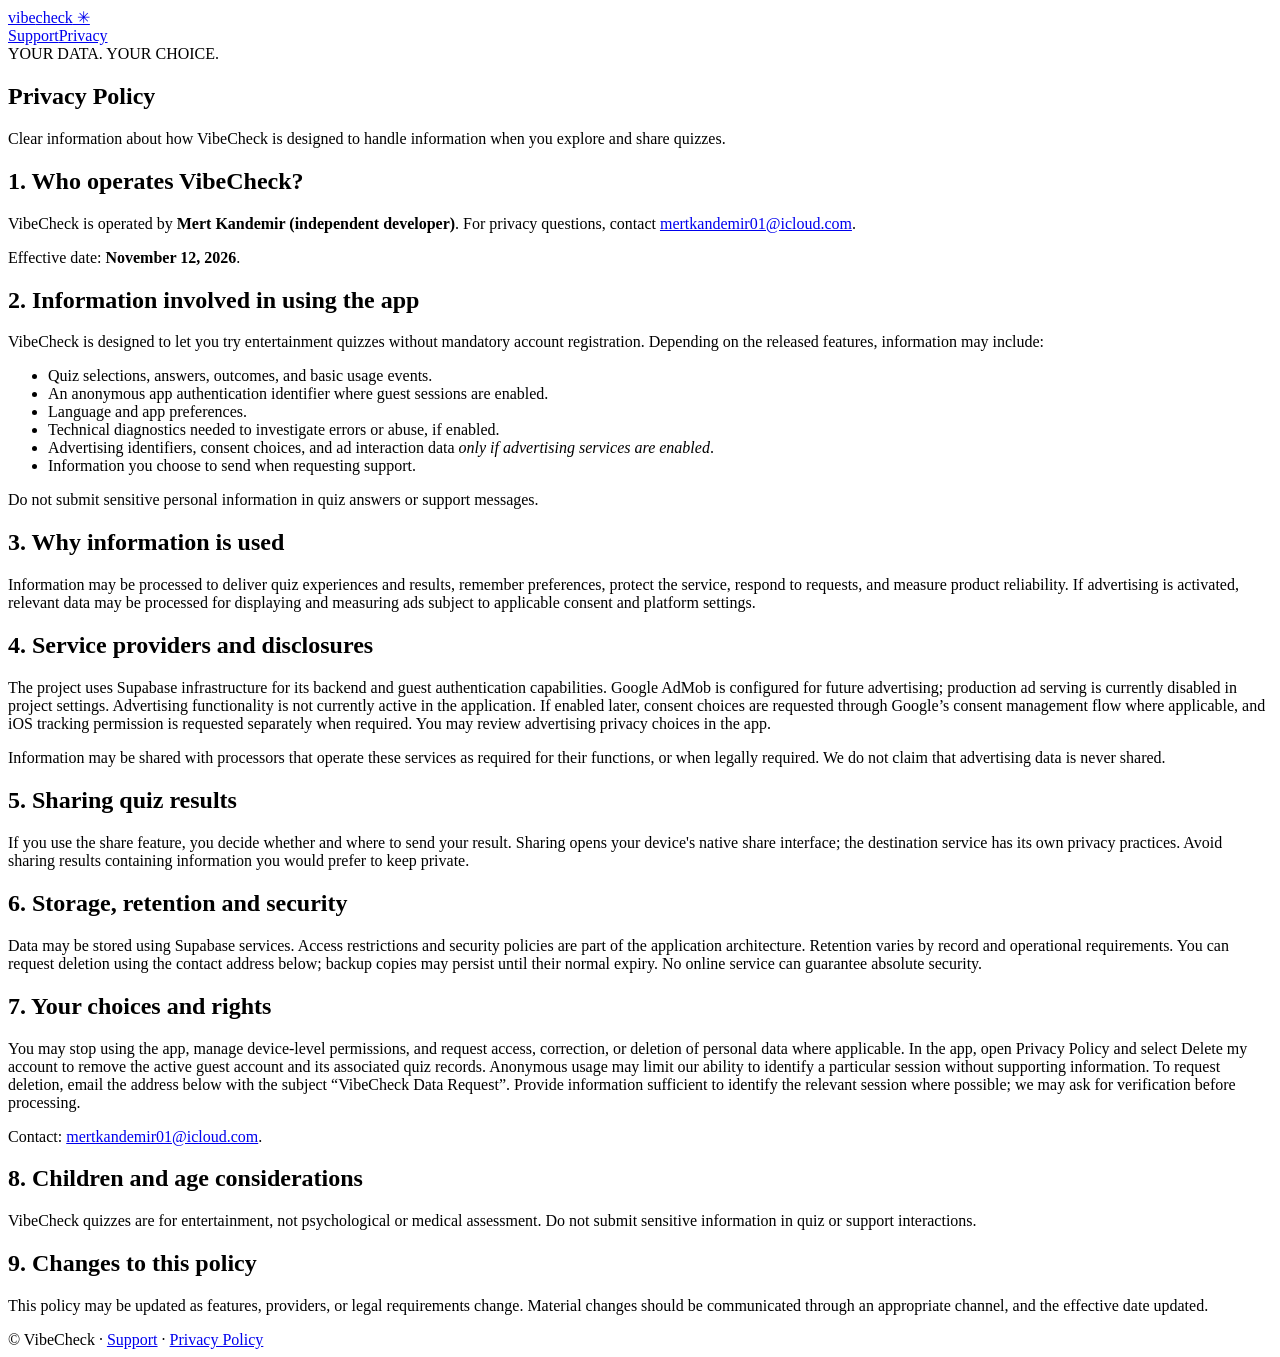
==== privacy.html @ 1db2e9fb "Publish VibeCheck privacy.html to public support website" ====
<!doctype html><html lang="en"><head><meta charset="utf-8"><meta name="viewport" content="width=device-width,initial-scale=1"><meta name="theme-color" content="#7555e8"><meta name="description" content="Learn how VibeCheck handles quiz activity, anonymous identifiers, sharing, advertising, and privacy requests."><title>Privacy Policy | VibeCheck</title><link rel="stylesheet" href="./style.css"></head><body><div class="wrap"><header><a class="logo" href="./index.html">vibe<span>check</span> ✳</a><nav aria-label="Main navigation"><a href="./index.html">Support</a><a href="./privacy.html" aria-current="page">Privacy</a></nav></header><main><section class="hero"><div class="tag">YOUR DATA. YOUR CHOICE.</div><h1>Privacy Policy</h1><p>Clear information about how VibeCheck is designed to handle information when you explore and share quizzes.</p></section><article class="card"><h2>1. Who operates VibeCheck?</h2><p>VibeCheck is operated by <strong>Mert Kandemir (independent developer)</strong>. For privacy questions, contact <a href="mailto:mertkandemir01@icloud.com">mertkandemir01@icloud.com</a>.</p><p>Effective date: <strong>November 12, 2026</strong>.</p></article><article class="card"><h2>2. Information involved in using the app</h2><p>VibeCheck is designed to let you try entertainment quizzes without mandatory account registration. Depending on the released features, information may include:</p><ul><li>Quiz selections, answers, outcomes, and basic usage events.</li><li>An anonymous app authentication identifier where guest sessions are enabled.</li><li>Language and app preferences.</li><li>Technical diagnostics needed to investigate errors or abuse, if enabled.</li><li>Advertising identifiers, consent choices, and ad interaction data <em>only if advertising services are enabled</em>.</li><li>Information you choose to send when requesting support.</li></ul><p>Do not submit sensitive personal information in quiz answers or support messages.</p></article><article class="card"><h2>3. Why information is used</h2><p>Information may be processed to deliver quiz experiences and results, remember preferences, protect the service, respond to requests, and measure product reliability. If advertising is activated, relevant data may be processed for displaying and measuring ads subject to applicable consent and platform settings.</p></article><article class="card"><h2>4. Service providers and disclosures</h2><p>The project uses Supabase infrastructure for its backend and guest authentication capabilities. Google AdMob is configured for future advertising; production ad serving is currently disabled in project settings. Advertising functionality is not currently active in the application. If enabled later, consent choices are requested through Google’s consent management flow where applicable, and iOS tracking permission is requested separately when required. You may review advertising privacy choices in the app.</p><p>Information may be shared with processors that operate these services as required for their functions, or when legally required. We do not claim that advertising data is never shared.</p></article><article class="card"><h2>5. Sharing quiz results</h2><p>If you use the share feature, you decide whether and where to send your result. Sharing opens your device's native share interface; the destination service has its own privacy practices. Avoid sharing results containing information you would prefer to keep private.</p></article><article class="card"><h2>6. Storage, retention and security</h2><p>Data may be stored using Supabase services. Access restrictions and security policies are part of the application architecture. Retention varies by record and operational requirements. You can request deletion using the contact address below; backup copies may persist until their normal expiry. No online service can guarantee absolute security.</p></article><article class="card"><h2>7. Your choices and rights</h2><p>You may stop using the app, manage device-level permissions, and request access, correction, or deletion of personal data where applicable. In the app, open Privacy Policy and select Delete my account to remove the active guest account and its associated quiz records. Anonymous usage may limit our ability to identify a particular session without supporting information. To request deletion, email the address below with the subject “VibeCheck Data Request”. Provide information sufficient to identify the relevant session where possible; we may ask for verification before processing.</p><p>Contact: <a href="mailto:mertkandemir01@icloud.com">mertkandemir01@icloud.com</a>.</p></article><article class="card"><h2>8. Children and age considerations</h2><p>VibeCheck quizzes are for entertainment, not psychological or medical assessment. Do not submit sensitive information in quiz or support interactions.</p></article><article class="card"><h2>9. Changes to this policy</h2><p>This policy may be updated as features, providers, or legal requirements change. Material changes should be communicated through an appropriate channel, and the effective date updated.</p></article></main><footer>© VibeCheck · <a href="./index.html">Support</a> · <a href="./privacy.html">Privacy Policy</a></footer></div></body></html>
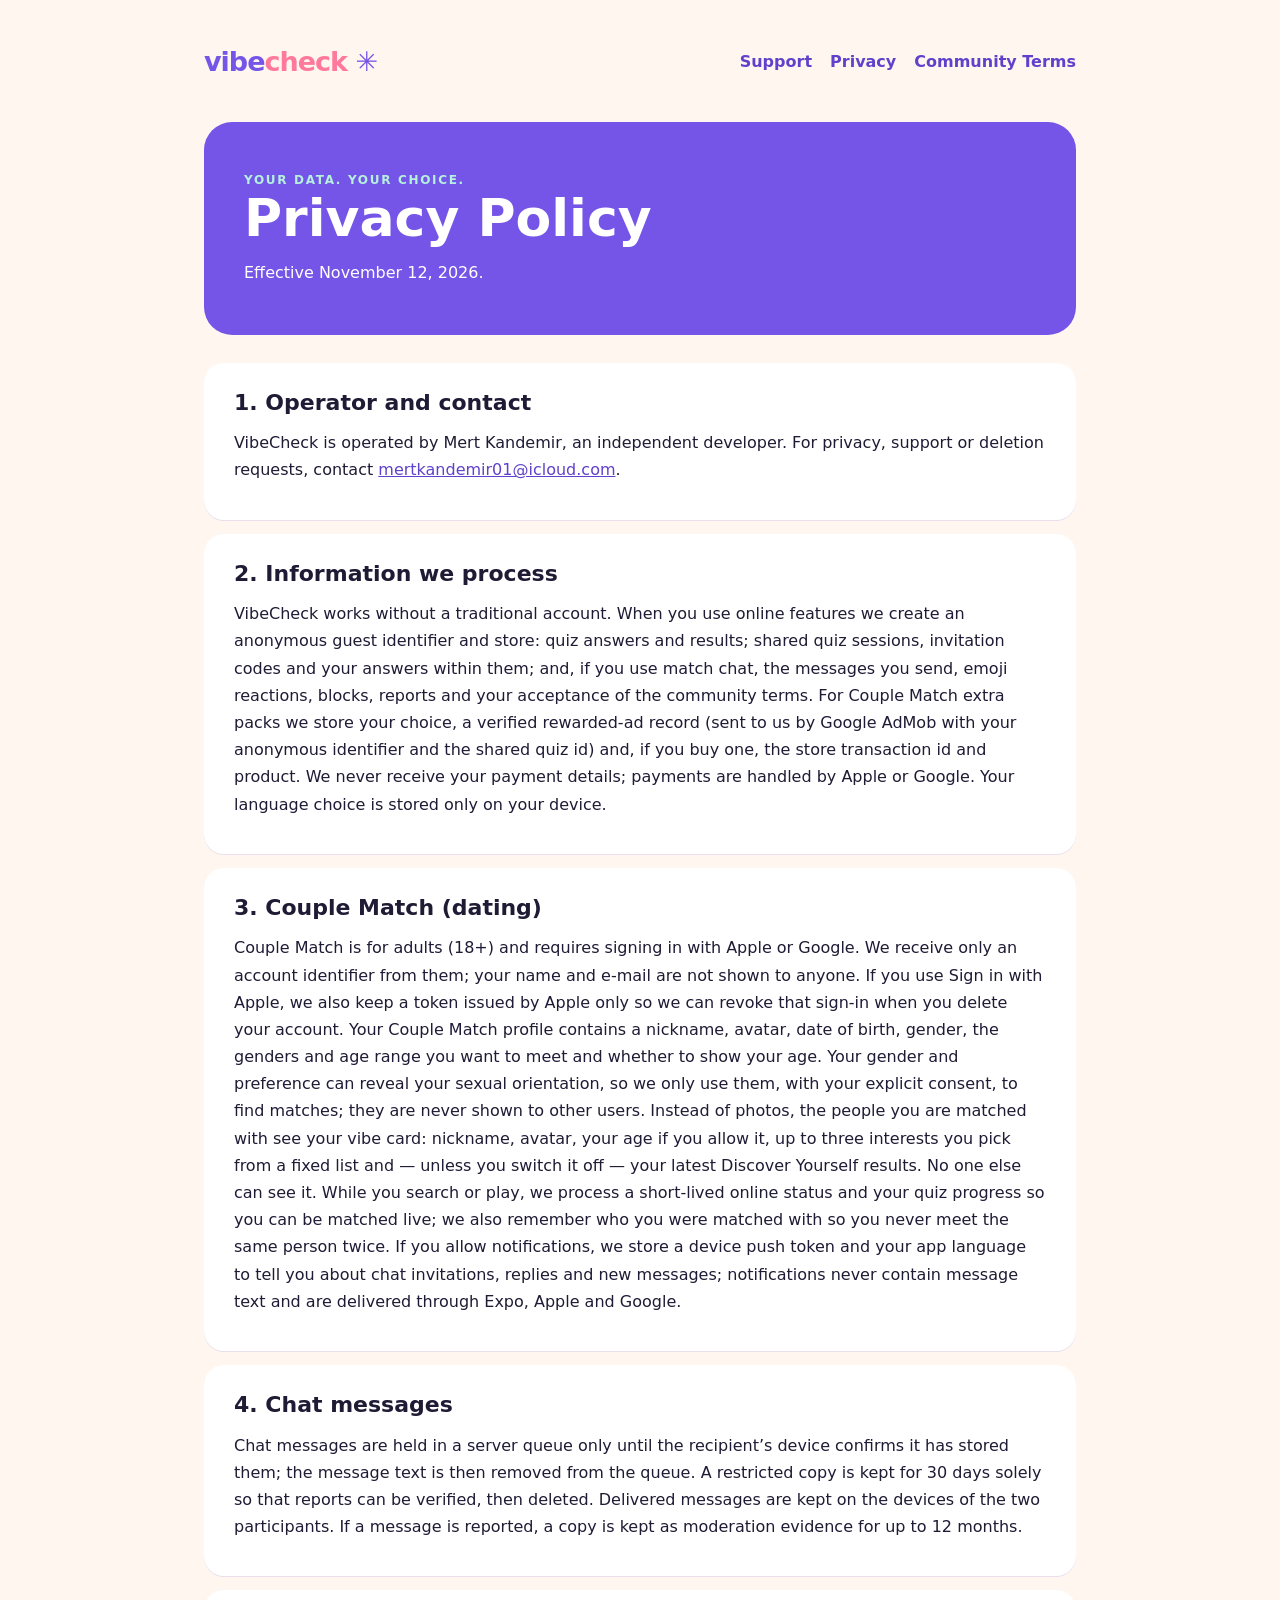
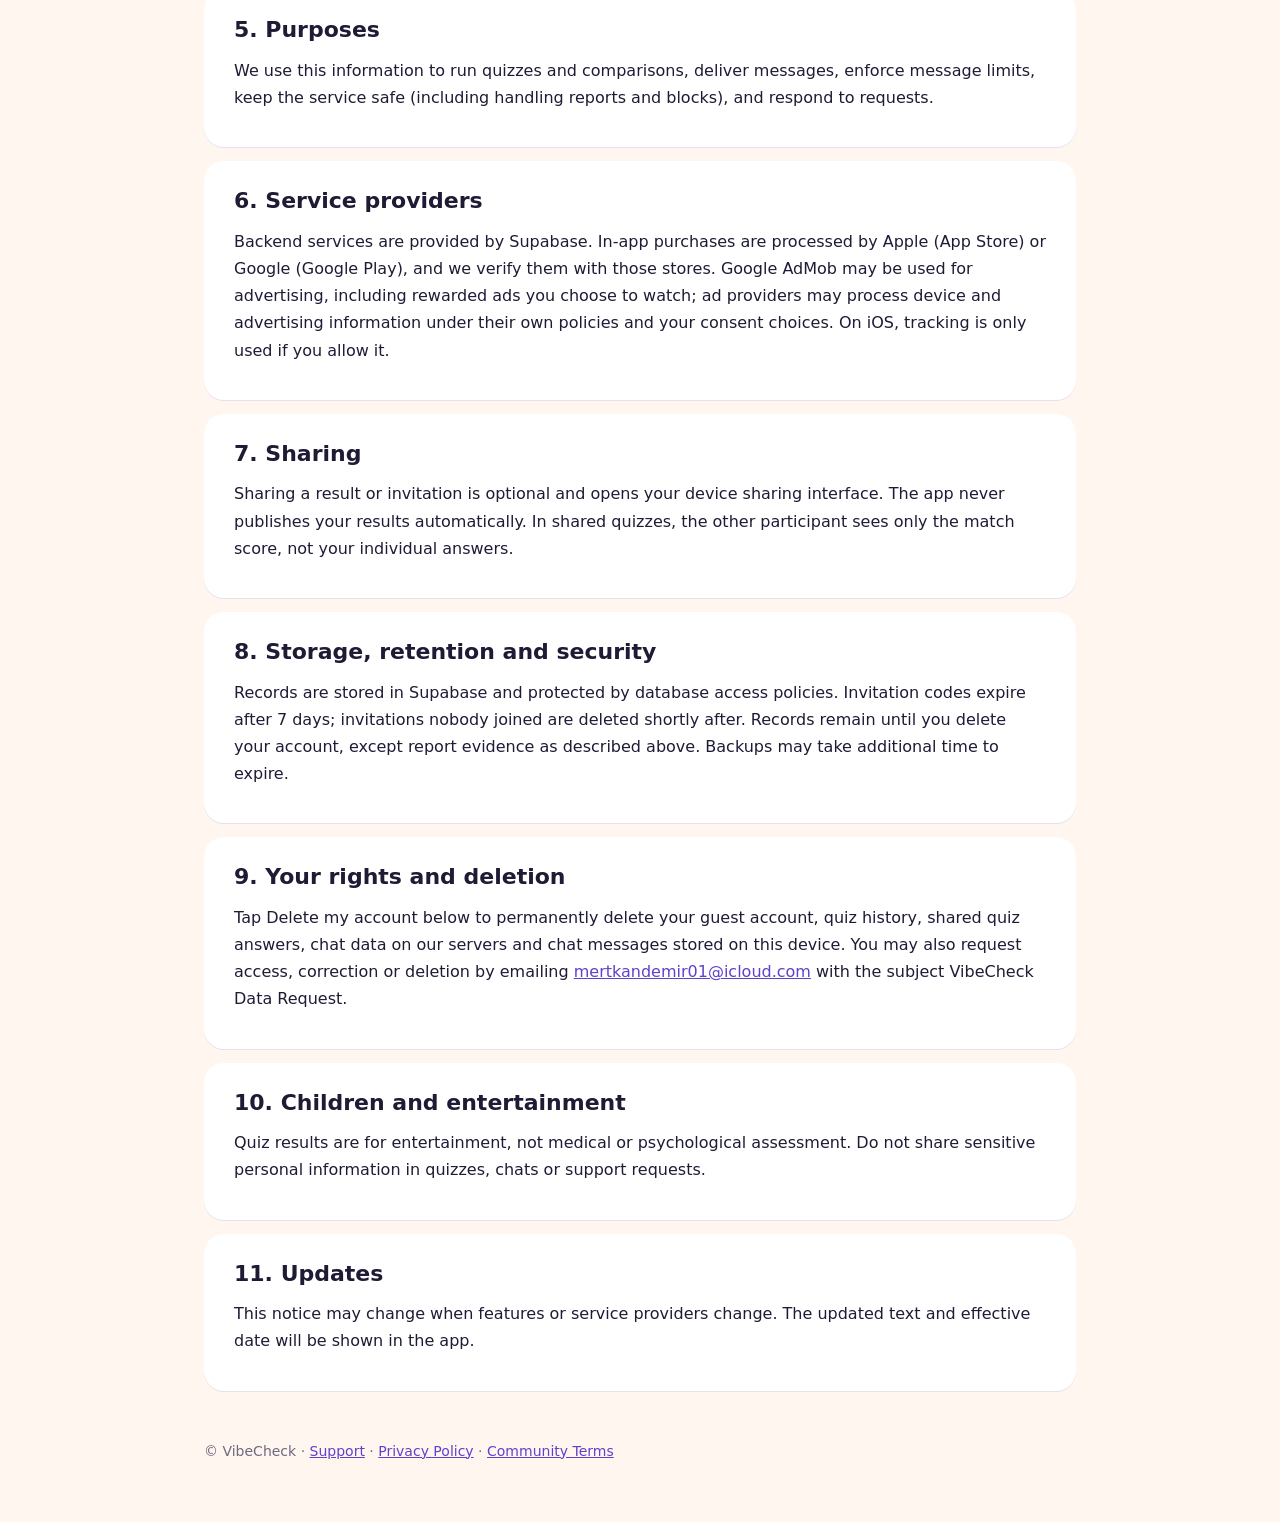
==== commit ad730780: "Add files via upload" ====
--- a/privacy.html
+++ b/privacy.html
@@ -1 +1 @@
-<!doctype html><html lang="en"><head><meta charset="utf-8"><meta name="viewport" content="width=device-width,initial-scale=1"><meta name="theme-color" content="#7555e8"><meta name="description" content="Learn how VibeCheck handles quiz activity, anonymous identifiers, sharing, advertising, and privacy requests."><title>Privacy Policy | VibeCheck</title><link rel="stylesheet" href="./style.css"></head><body><div class="wrap"><header><a class="logo" href="./index.html">vibe<span>check</span> ✳</a><nav aria-label="Main navigation"><a href="./index.html">Support</a><a href="./privacy.html" aria-current="page">Privacy</a></nav></header><main><section class="hero"><div class="tag">YOUR DATA. YOUR CHOICE.</div><h1>Privacy Policy</h1><p>Clear information about how VibeCheck is designed to handle information when you explore and share quizzes.</p></section><article class="card"><h2>1. Who operates VibeCheck?</h2><p>VibeCheck is operated by <strong>Mert Kandemir (independent developer)</strong>. For privacy questions, contact <a href="mailto:mertkandemir01@icloud.com">mertkandemir01@icloud.com</a>.</p><p>Effective date: <strong>November 12, 2026</strong>.</p></article><article class="card"><h2>2. Information involved in using the app</h2><p>VibeCheck is designed to let you try entertainment quizzes without mandatory account registration. Depending on the released features, information may include:</p><ul><li>Quiz selections, answers, outcomes, and basic usage events.</li><li>An anonymous app authentication identifier where guest sessions are enabled.</li><li>Language and app preferences.</li><li>Technical diagnostics needed to investigate errors or abuse, if enabled.</li><li>Advertising identifiers, consent choices, and ad interaction data <em>only if advertising services are enabled</em>.</li><li>Information you choose to send when requesting support.</li></ul><p>Do not submit sensitive personal information in quiz answers or support messages.</p></article><article class="card"><h2>3. Why information is used</h2><p>Information may be processed to deliver quiz experiences and results, remember preferences, protect the service, respond to requests, and measure product reliability. If advertising is activated, relevant data may be processed for displaying and measuring ads subject to applicable consent and platform settings.</p></article><article class="card"><h2>4. Service providers and disclosures</h2><p>The project uses Supabase infrastructure for its backend and guest authentication capabilities. Google AdMob is configured for future advertising; production ad serving is currently disabled in project settings. Advertising functionality is not currently active in the application. If enabled later, consent choices are requested through Google’s consent management flow where applicable, and iOS tracking permission is requested separately when required. You may review advertising privacy choices in the app.</p><p>Information may be shared with processors that operate these services as required for their functions, or when legally required. We do not claim that advertising data is never shared.</p></article><article class="card"><h2>5. Sharing quiz results</h2><p>If you use the share feature, you decide whether and where to send your result. Sharing opens your device's native share interface; the destination service has its own privacy practices. Avoid sharing results containing information you would prefer to keep private.</p></article><article class="card"><h2>6. Storage, retention and security</h2><p>Data may be stored using Supabase services. Access restrictions and security policies are part of the application architecture. Retention varies by record and operational requirements. You can request deletion using the contact address below; backup copies may persist until their normal expiry. No online service can guarantee absolute security.</p></article><article class="card"><h2>7. Your choices and rights</h2><p>You may stop using the app, manage device-level permissions, and request access, correction, or deletion of personal data where applicable. In the app, open Privacy Policy and select Delete my account to remove the active guest account and its associated quiz records. Anonymous usage may limit our ability to identify a particular session without supporting information. To request deletion, email the address below with the subject “VibeCheck Data Request”. Provide information sufficient to identify the relevant session where possible; we may ask for verification before processing.</p><p>Contact: <a href="mailto:mertkandemir01@icloud.com">mertkandemir01@icloud.com</a>.</p></article><article class="card"><h2>8. Children and age considerations</h2><p>VibeCheck quizzes are for entertainment, not psychological or medical assessment. Do not submit sensitive information in quiz or support interactions.</p></article><article class="card"><h2>9. Changes to this policy</h2><p>This policy may be updated as features, providers, or legal requirements change. Material changes should be communicated through an appropriate channel, and the effective date updated.</p></article></main><footer>© VibeCheck · <a href="./index.html">Support</a> · <a href="./privacy.html">Privacy Policy</a></footer></div></body></html>+<!doctype html><html lang="en"><head><meta charset="utf-8"><meta name="viewport" content="width=device-width,initial-scale=1"><meta name="theme-color" content="#7555e8"><meta name="description" content="How VibeCheck handles quiz activity, anonymous identifiers, shared quizzes, chat, advertising and privacy requests."><title>Privacy Policy | VibeCheck</title><link rel="stylesheet" href="./style.css"></head><body><div class="wrap"><header><a class="logo" href="./index.html">vibe<span>check</span> ✳</a><nav aria-label="Main navigation"><a href="./index.html">Support</a><a href="./privacy.html" aria-current="page">Privacy</a><a href="./terms.html">Community Terms</a></nav></header><main><section class="hero"><div class="tag">YOUR DATA. YOUR CHOICE.</div><h1>Privacy Policy</h1><p>Effective November 12, 2026.</p></section><article class="card"><h2>1. Operator and contact</h2><p>VibeCheck is operated by Mert Kandemir, an independent developer. For privacy, support or deletion requests, contact <a href="mailto:mertkandemir01@icloud.com">mertkandemir01@icloud.com</a>.</p></article><article class="card"><h2>2. Information we process</h2><p>VibeCheck works without a traditional account. When you use online features we create an anonymous guest identifier and store: quiz answers and results; shared quiz sessions, invitation codes and your answers within them; and, if you use match chat, the messages you send, emoji reactions, blocks, reports and your acceptance of the community terms. For Couple Match extra packs we store your choice, a verified rewarded-ad record (sent to us by Google AdMob with your anonymous identifier and the shared quiz id) and, if you buy one, the store transaction id and product. We never receive your payment details; payments are handled by Apple or Google. Your language choice is stored only on your device.</p></article><article class="card"><h2>3. Couple Match (dating)</h2><p>Couple Match is for adults (18+) and requires signing in with Apple or Google. We receive only an account identifier from them; your name and e-mail are not shown to anyone. If you use Sign in with Apple, we also keep a token issued by Apple only so we can revoke that sign-in when you delete your account. Your Couple Match profile contains a nickname, avatar, date of birth, gender, the genders and age range you want to meet and whether to show your age. Your gender and preference can reveal your sexual orientation, so we only use them, with your explicit consent, to find matches; they are never shown to other users. Instead of photos, the people you are matched with see your vibe card: nickname, avatar, your age if you allow it, up to three interests you pick from a fixed list and — unless you switch it off — your latest Discover Yourself results. No one else can see it. While you search or play, we process a short-lived online status and your quiz progress so you can be matched live; we also remember who you were matched with so you never meet the same person twice. If you allow notifications, we store a device push token and your app language to tell you about chat invitations, replies and new messages; notifications never contain message text and are delivered through Expo, Apple and Google.</p></article><article class="card"><h2>4. Chat messages</h2><p>Chat messages are held in a server queue only until the recipient’s device confirms it has stored them; the message text is then removed from the queue. A restricted copy is kept for 30 days solely so that reports can be verified, then deleted. Delivered messages are kept on the devices of the two participants. If a message is reported, a copy is kept as moderation evidence for up to 12 months.</p></article><article class="card"><h2>5. Purposes</h2><p>We use this information to run quizzes and comparisons, deliver messages, enforce message limits, keep the service safe (including handling reports and blocks), and respond to requests.</p></article><article class="card"><h2>6. Service providers</h2><p>Backend services are provided by Supabase. In-app purchases are processed by Apple (App Store) or Google (Google Play), and we verify them with those stores. Google AdMob may be used for advertising, including rewarded ads you choose to watch; ad providers may process device and advertising information under their own policies and your consent choices. On iOS, tracking is only used if you allow it.</p></article><article class="card"><h2>7. Sharing</h2><p>Sharing a result or invitation is optional and opens your device sharing interface. The app never publishes your results automatically. In shared quizzes, the other participant sees only the match score, not your individual answers.</p></article><article class="card"><h2>8. Storage, retention and security</h2><p>Records are stored in Supabase and protected by database access policies. Invitation codes expire after 7 days; invitations nobody joined are deleted shortly after. Records remain until you delete your account, except report evidence as described above. Backups may take additional time to expire.</p></article><article class="card"><h2>9. Your rights and deletion</h2><p>Tap Delete my account below to permanently delete your guest account, quiz history, shared quiz answers, chat data on our servers and chat messages stored on this device. You may also request access, correction or deletion by emailing <a href="mailto:mertkandemir01@icloud.com">mertkandemir01@icloud.com</a> with the subject VibeCheck Data Request.</p></article><article class="card"><h2>10. Children and entertainment</h2><p>Quiz results are for entertainment, not medical or psychological assessment. Do not share sensitive personal information in quizzes, chats or support requests.</p></article><article class="card"><h2>11. Updates</h2><p>This notice may change when features or service providers change. The updated text and effective date will be shown in the app.</p></article></main><footer>© VibeCheck · <a href="./index.html">Support</a> · <a href="./privacy.html">Privacy Policy</a> · <a href="./terms.html">Community Terms</a></footer></div></body></html>
--- a/style.css
+++ b/style.css
@@ -0,0 +1,150 @@
+:root {
+  font-family:
+    Inter,
+    ui-sans-serif,
+    system-ui,
+    -apple-system,
+    BlinkMacSystemFont,
+    'Segoe UI',
+    sans-serif;
+  color: #201b35;
+  background: #fff7ef;
+}
+* {
+  box-sizing: border-box;
+}
+body {
+  margin: 0;
+  line-height: 1.7;
+}
+a {
+  color: #6041cb;
+}
+a:focus-visible,
+button:focus-visible {
+  outline: 3px solid #201b35;
+  outline-offset: 3px;
+}
+.wrap {
+  max-width: 920px;
+  margin: auto;
+  padding: 24px;
+}
+header {
+  display: flex;
+  justify-content: space-between;
+  align-items: center;
+  gap: 20px;
+  padding: 15px 0;
+}
+nav {
+  display: flex;
+  gap: 18px;
+  flex-wrap: wrap;
+}
+nav a {
+  text-decoration: none;
+  font-weight: 750;
+}
+.logo {
+  font-size: 27px;
+  font-weight: 900;
+  letter-spacing: -1px;
+  color: #7555e8;
+  text-decoration: none;
+}
+.logo span {
+  color: #ff799d;
+}
+.hero {
+  background: #7555e8;
+  color: #fff;
+  padding: 48px 40px;
+  border-radius: 28px;
+  margin: 22px 0 28px;
+}
+.hero h1 {
+  font-size: clamp(32px, 6vw, 52px);
+  line-height: 1.1;
+  margin: 0 0 12px;
+}
+.hero p {
+  margin: 0;
+  max-width: 650px;
+}
+.tag {
+  font-size: 12px;
+  letter-spacing: 0.14em;
+  text-transform: uppercase;
+  color: #b5f1df;
+  font-weight: 900;
+}
+.card {
+  background: #fff;
+  border-radius: 20px;
+  padding: 26px 30px;
+  margin: 14px 0;
+  box-shadow: 0 1px 0 #e8e0ec;
+}
+.card h2 {
+  margin: 0 0 12px;
+  font-size: 22px;
+  line-height: 1.3;
+}
+.card h3 {
+  margin: 18px 0 4px;
+}
+.card p {
+  margin: 10px 0;
+}
+.card ul {
+  padding-left: 22px;
+}
+.notice {
+  border-left: 4px solid #ff799d;
+  padding: 12px 18px;
+  background: #fff;
+  margin: 22px 0;
+  border-radius: 8px;
+}
+.button {
+  display: inline-block;
+  background: #ff799d;
+  color: #201b35;
+  text-decoration: none;
+  font-weight: 850;
+  border-radius: 14px;
+  padding: 12px 20px;
+  min-height: 48px;
+}
+footer {
+  padding: 35px 0;
+  color: #6f6982;
+  font-size: 14px;
+}
+details {
+  padding: 16px 0;
+  border-bottom: 1px solid #ece5f0;
+}
+summary {
+  font-weight: 800;
+  cursor: pointer;
+}
+summary:hover {
+  color: #7555e8;
+}
+@media (max-width: 600px) {
+  .wrap {
+    padding: 16px;
+  }
+  .hero {
+    padding: 32px 24px;
+  }
+  .card {
+    padding: 22px;
+  }
+  header {
+    align-items: flex-start;
+    flex-direction: column;
+  }
+}
